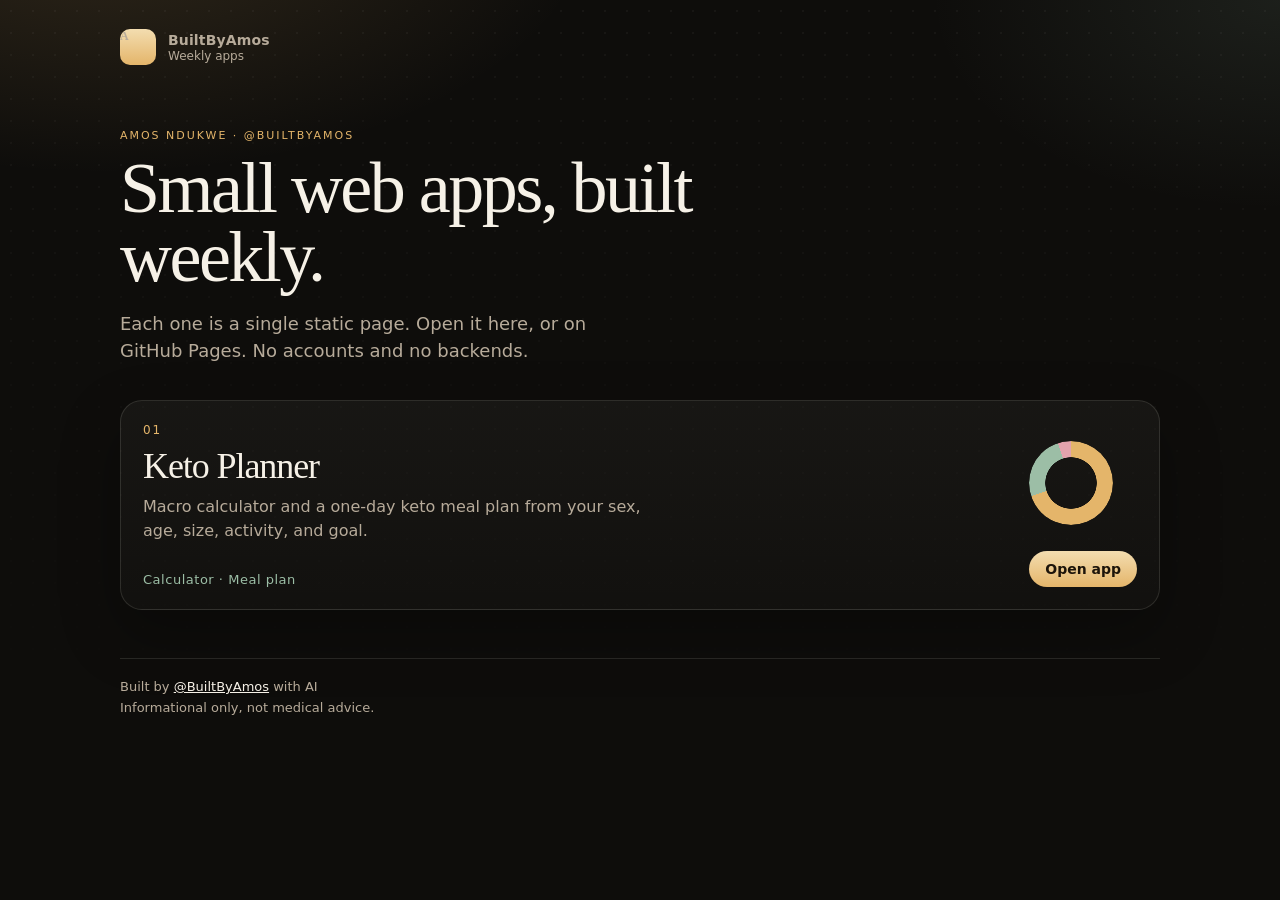
==== index.html @ 8b677cad "Add the Keto Planner as the first weekly mini app. Include a static macro calculator and one-day mea" ====
<!DOCTYPE html>
<html lang="en">
<head>
  <meta charset="utf-8">
  <meta name="viewport" content="width=device-width, initial-scale=1">
  <meta name="description" content="Small weekly web apps by Amos Ndukwe. Static pages, no accounts, no backends.">
  <meta name="theme-color" content="#0e0d0b">
  <title>AI Mini Apps — Amos Ndukwe</title>
  <link rel="icon" href="data:image/svg+xml,%3Csvg xmlns='http://www.w3.org/2000/svg' viewBox='0 0 32 32'%3E%3Crect width='32' height='32' rx='8' fill='%23110e0a'/%3E%3Ccircle cx='16' cy='16' r='9' fill='none' stroke='%23e4b56a' stroke-width='3'/%3E%3C/svg%3E">
  <link rel="stylesheet" href="styles.css">
</head>
<body>
  <div class="wrap">
    <header>
      <a class="brand" href="./">
        <span class="mark" aria-hidden="true">A</span>
        <span>
          <strong>BuiltByAmos</strong>
          <span>Weekly apps</span>
        </span>
      </a>
    </header>

    <section class="hero">
      <p class="eyebrow">Amos Ndukwe · @BuiltByAmos</p>
      <h1>Small web apps, built weekly.</h1>
      <p class="dek">Each one is a single static page. Open it here, or on GitHub Pages. No accounts and no backends.</p>
    </section>

    <section class="grid" aria-label="Apps">
      <a class="card" href="keto-planner/">
        <span class="index">01</span>
        <h2>Keto Planner</h2>
        <p>Macro calculator and a one-day keto meal plan from your sex, age, size, activity, and goal.</p>
        <span class="meta">Calculator · Meal plan</span>
        <span class="open">Open app</span>
        <span class="donut" aria-hidden="true"></span>
      </a>
    </section>

    <footer class="site-footer">
      <p>Built by <a href="https://x.com/BuiltByAmos" rel="noopener noreferrer">@BuiltByAmos</a> with AI</p>
      <p>Informational only, not medical advice.</p>
    </footer>
  </div>
</body>
</html>
---- styles.css ----
:root {
  --bg: #0e0d0b;
  --ivory: #f6f1e7;
  --muted: #b7ab9a;
  --gold: #e4b56a;
  --gold-2: #f3ddb0;
  --sage: #9cbea6;
  --rose: #e3a3ad;
  --line: rgba(246, 241, 231, 0.12);
  --serif: "Iowan Old Style", "Palatino Linotype", Palatino, Georgia, serif;
  --sans: "Avenir Next", "Segoe UI", system-ui, sans-serif;
  color-scheme: dark;
}

* { box-sizing: border-box; }

html, body { margin: 0; padding: 0; }

body {
  min-height: 100vh;
  font-family: var(--sans);
  color: var(--ivory);
  background:
    radial-gradient(900px 480px at 8% -10%, rgba(228, 181, 106, 0.16), transparent 55%),
    radial-gradient(700px 420px at 100% 0%, rgba(156, 190, 166, 0.1), transparent 50%),
    var(--bg);
}

body::before {
  content: "";
  position: fixed;
  inset: 0;
  pointer-events: none;
  background-image: radial-gradient(rgba(246, 241, 231, 0.045) 1px, transparent 1px);
  background-size: 22px 22px;
  mask-image: linear-gradient(to bottom, #000, transparent 85%);
}

a { color: inherit; }

.wrap {
  width: min(1040px, calc(100% - 32px));
  margin: 0 auto;
  padding: 28px 0 48px;
  position: relative;
}

.brand {
  display: flex;
  align-items: center;
  gap: 12px;
  text-decoration: none;
}

.mark {
  width: 36px;
  height: 36px;
  display: grid;
  place-items: center;
  border-radius: 10px;
  background: linear-gradient(180deg, var(--gold-2), var(--gold));
  color: #1c140a;
  font-family: var(--serif);
  font-weight: 700;
}

.brand strong { display: block; font-size: 14px; letter-spacing: 0.01em; }
.brand span { display: block; color: var(--muted); font-size: 12px; margin-top: 1px; }

.hero { padding: 64px 0 36px; max-width: 680px; }

.eyebrow {
  margin: 0 0 12px;
  color: var(--gold);
  font-size: 11px;
  letter-spacing: 0.18em;
  text-transform: uppercase;
}

h1 {
  margin: 0;
  font-family: var(--serif);
  font-size: clamp(42px, 7vw, 72px);
  font-weight: 500;
  letter-spacing: -0.035em;
  line-height: 0.96;
}

.dek {
  margin: 18px 0 0;
  color: var(--muted);
  font-size: 18px;
  line-height: 1.5;
  max-width: 46ch;
}

.grid { display: grid; gap: 16px; }

.card {
  display: grid;
  grid-template-columns: 1fr auto;
  grid-template-areas:
    "index donut"
    "title donut"
    "copy donut"
    "meta open";
  gap: 8px 24px;
  padding: 22px;
  text-decoration: none;
  border-radius: 22px;
  border: 1px solid var(--line);
  background: linear-gradient(180deg, rgba(246, 241, 231, 0.045), rgba(246, 241, 231, 0.02));
  box-shadow: 0 24px 60px rgba(0, 0, 0, 0.28);
  transition: transform 0.2s ease, border-color 0.2s ease;
}

.card:hover { transform: translateY(-2px); border-color: rgba(228, 181, 106, 0.45); }

.index {
  grid-area: index;
  color: var(--gold);
  font-size: 12px;
  letter-spacing: 0.16em;
}

.card h2 {
  grid-area: title;
  margin: 0;
  font-family: var(--serif);
  font-size: 36px;
  font-weight: 500;
  letter-spacing: -0.03em;
}

.card p { grid-area: copy; margin: 0; color: var(--muted); line-height: 1.5; max-width: 52ch; }

.meta {
  grid-area: meta;
  align-self: end;
  color: var(--sage);
  font-size: 13px;
  letter-spacing: 0.04em;
}

.open {
  grid-area: open;
  justify-self: end;
  align-self: end;
  color: #1c140a;
  background: linear-gradient(180deg, var(--gold-2), var(--gold));
  border-radius: 999px;
  padding: 10px 16px;
  font-size: 14px;
  font-weight: 700;
}

.donut {
  grid-area: donut;
  width: 84px;
  height: 84px;
  border-radius: 50%;
  background: conic-gradient(#e4b56a 0 70%, #9cbea6 70% 95%, #e3a3ad 95% 100%);
  -webkit-mask: radial-gradient(circle 26px at center, transparent 98%, #000 100%);
  mask: radial-gradient(circle 26px at center, transparent 98%, #000 100%);
  align-self: center;
}

.site-footer {
  margin-top: 48px;
  padding-top: 18px;
  border-top: 1px solid var(--line);
  color: var(--muted);
  font-size: 13px;
  line-height: 1.6;
}

.site-footer a { color: var(--ivory); }
.site-footer p { margin: 0; }

@media (max-width: 640px) {
  .card {
    grid-template-columns: 1fr auto;
    grid-template-areas:
      "index donut"
      "title donut"
      "copy copy"
      "meta meta"
      "open open";
  }
  .open { justify-self: start; }
  .hero { padding-top: 40px; }
}
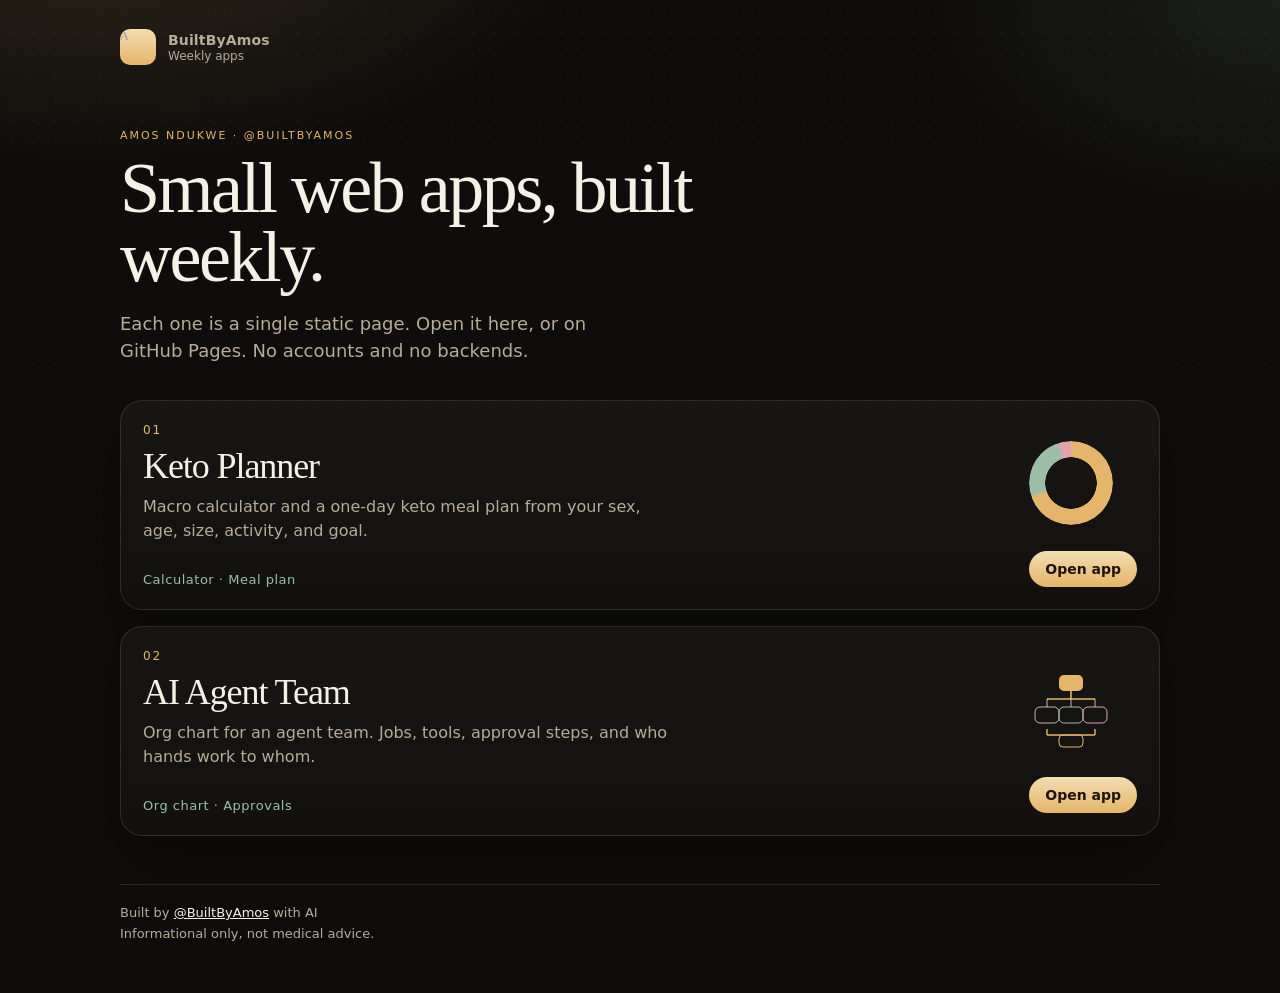
==== commit 3bb1702c: "Add the AI Agent Team org chart builder. A static weekly app for mapping agents, the jobs and tools " ====
--- a/index.html
+++ b/index.html
@@ -36,6 +36,23 @@
         <span class="open">Open app</span>
         <span class="donut" aria-hidden="true"></span>
       </a>
+      <a class="card" href="agent-team/">
+        <span class="index">02</span>
+        <h2>AI Agent Team</h2>
+        <p>Org chart for an agent team. Jobs, tools, approval steps, and who hands work to whom.</p>
+        <span class="meta">Org chart · Approvals</span>
+        <span class="open">Open app</span>
+        <svg class="orgmark" viewBox="0 0 84 84" aria-hidden="true">
+          <rect x="30" y="8" width="24" height="16" rx="5" fill="#e4b56a"/>
+          <path d="M42 24 v8 M18 32 h48" fill="none" stroke="#e4b56a" stroke-width="1.6"/>
+          <path d="M18 32 v8 M42 32 v8 M66 32 v8" fill="none" stroke="#f6f1e7" stroke-opacity="0.55" stroke-width="1.4"/>
+          <rect x="6" y="40" width="24" height="16" rx="5" fill="none" stroke="#f6f1e7" stroke-opacity="0.75"/>
+          <rect x="30" y="40" width="24" height="16" rx="5" fill="none" stroke="#9cbea6"/>
+          <rect x="54" y="40" width="24" height="16" rx="5" fill="none" stroke="#e3a3ad"/>
+          <path d="M18 62 v6 M66 62 v6 M18 68 h48" fill="none" stroke="#e4b56a" stroke-width="1.4"/>
+          <rect x="30" y="68" width="24" height="12" rx="4" fill="none" stroke="#e4b56a"/>
+        </svg>
+      </a>
     </section>
 
     <footer class="site-footer">
--- a/styles.css
+++ b/styles.css
@@ -165,6 +165,13 @@
   align-self: center;
 }
 
+.orgmark {
+  grid-area: donut;
+  width: 84px;
+  height: 84px;
+  align-self: center;
+}
+
 .site-footer {
   margin-top: 48px;
   padding-top: 18px;
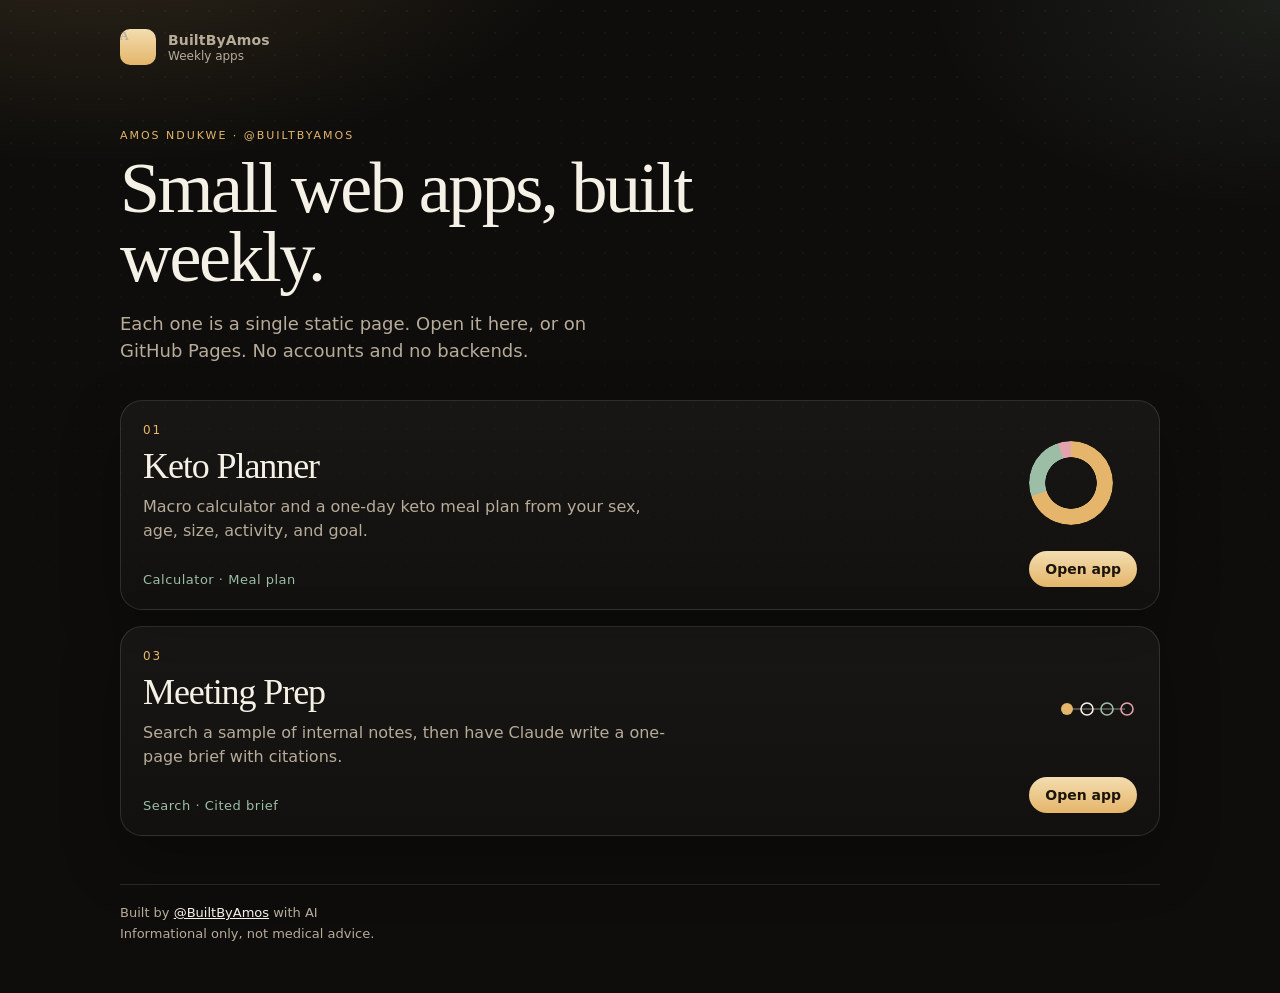
==== commit 3a63c998: "Add Meeting Prep, a cited brief from a sample corpus. Search fictional internal notes in the browser" ====
--- a/index.html
+++ b/index.html
@@ -36,21 +36,18 @@
         <span class="open">Open app</span>
         <span class="donut" aria-hidden="true"></span>
       </a>
-      <a class="card" href="agent-team/">
-        <span class="index">02</span>
-        <h2>AI Agent Team</h2>
-        <p>Org chart for an agent team. Jobs, tools, approval steps, and who hands work to whom.</p>
-        <span class="meta">Org chart · Approvals</span>
+      <a class="card" href="meeting-prep/">
+        <span class="index">03</span>
+        <h2>Meeting Prep</h2>
+        <p>Search a sample of internal notes, then have Claude write a one-page brief with citations.</p>
+        <span class="meta">Search · Cited brief</span>
         <span class="open">Open app</span>
-        <svg class="orgmark" viewBox="0 0 84 84" aria-hidden="true">
-          <rect x="30" y="8" width="24" height="16" rx="5" fill="#e4b56a"/>
-          <path d="M42 24 v8 M18 32 h48" fill="none" stroke="#e4b56a" stroke-width="1.6"/>
-          <path d="M18 32 v8 M42 32 v8 M66 32 v8" fill="none" stroke="#f6f1e7" stroke-opacity="0.55" stroke-width="1.4"/>
-          <rect x="6" y="40" width="24" height="16" rx="5" fill="none" stroke="#f6f1e7" stroke-opacity="0.75"/>
-          <rect x="30" y="40" width="24" height="16" rx="5" fill="none" stroke="#9cbea6"/>
-          <rect x="54" y="40" width="24" height="16" rx="5" fill="none" stroke="#e3a3ad"/>
-          <path d="M18 62 v6 M66 62 v6 M18 68 h48" fill="none" stroke="#e4b56a" stroke-width="1.4"/>
-          <rect x="30" y="68" width="24" height="12" rx="4" fill="none" stroke="#e4b56a"/>
+        <svg class="pipemark" viewBox="0 0 84 84" aria-hidden="true">
+          <path d="M12 42h60" fill="none" stroke="#f6f1e7" stroke-opacity="0.35" stroke-width="1.5"/>
+          <circle cx="14" cy="42" r="6" fill="#e4b56a"/>
+          <circle cx="34" cy="42" r="6" fill="none" stroke="#f6f1e7" stroke-width="1.6"/>
+          <circle cx="54" cy="42" r="6" fill="none" stroke="#9cbea6" stroke-width="1.6"/>
+          <circle cx="74" cy="42" r="6" fill="none" stroke="#e3a3ad" stroke-width="1.6"/>
         </svg>
       </a>
     </section>
--- a/styles.css
+++ b/styles.css
@@ -165,13 +165,6 @@
   align-self: center;
 }
 
-.orgmark {
-  grid-area: donut;
-  width: 84px;
-  height: 84px;
-  align-self: center;
-}
-
 .site-footer {
   margin-top: 48px;
   padding-top: 18px;
@@ -197,3 +190,11 @@
   .open { justify-self: start; }
   .hero { padding-top: 40px; }
 }
+
+.pipemark {
+  grid-area: donut;
+  width: 84px;
+  height: 84px;
+  align-self: center;
+  justify-self: end;
+}
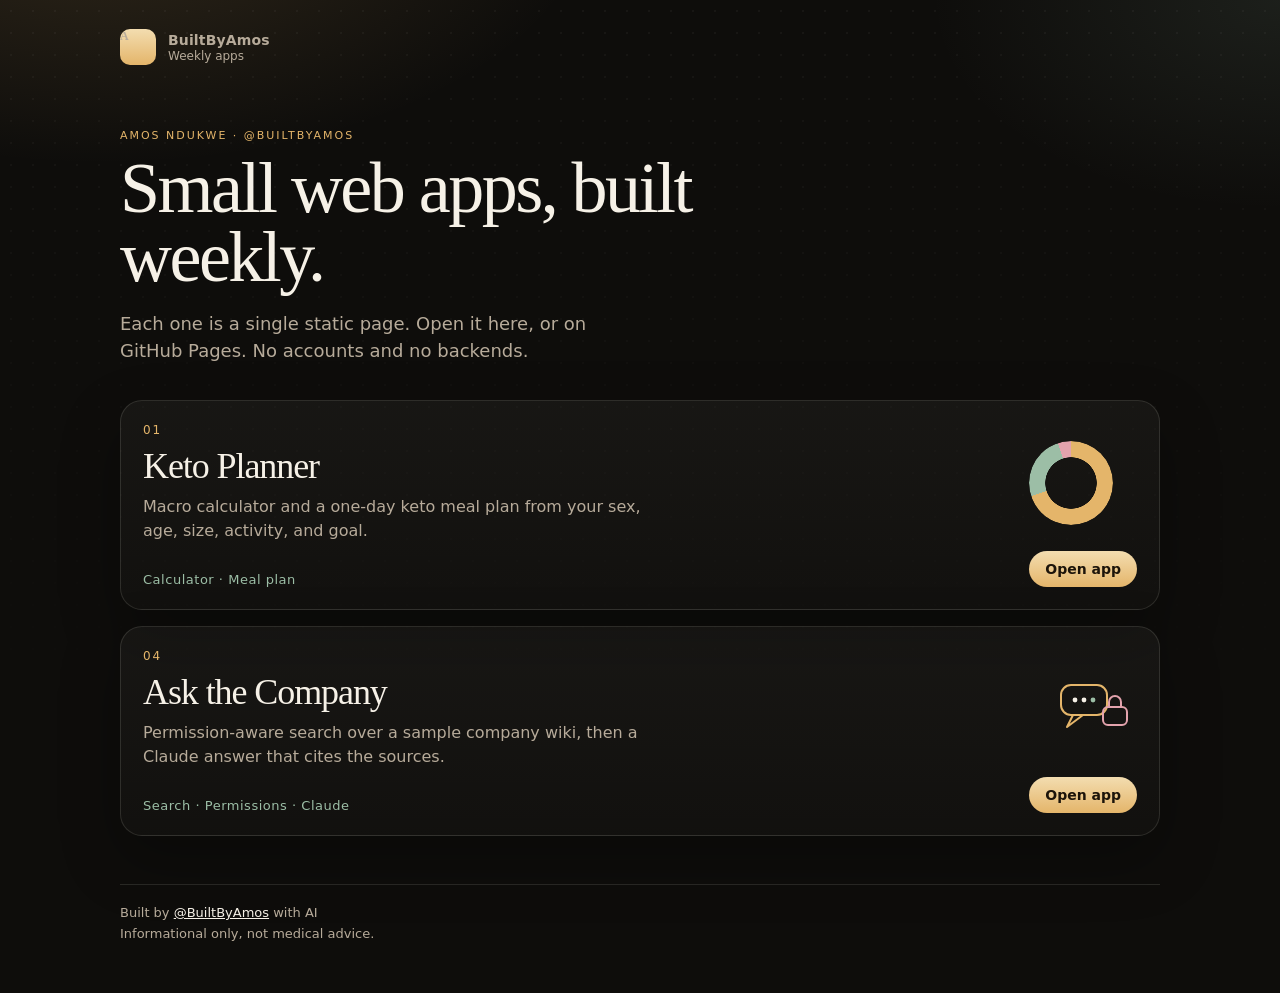
==== commit be6fe6a5: "Add Ask the Company, a permission-aware sample search. Gallery app 04 ranks a fictional company corp" ====
--- a/index.html
+++ b/index.html
@@ -28,6 +28,22 @@
     </section>
 
     <section class="grid" aria-label="Apps">
+      <a class="card" href="ask-company/" style="order:4">
+        <span class="index">04</span>
+        <h2>Ask the Company</h2>
+        <p>Permission-aware search over a sample company wiki, then a Claude answer that cites the sources.</p>
+        <span class="meta">Search · Permissions · Claude</span>
+        <span class="open">Open app</span>
+        <svg viewBox="0 0 84 84" aria-hidden="true" style="grid-area:donut;width:84px;height:84px;align-self:center;justify-self:end">
+          <rect x="8" y="18" width="46" height="30" rx="10" fill="none" stroke="#e4b56a" stroke-width="2"/>
+          <path d="M20 48 l-6 12 16-12" fill="none" stroke="#e4b56a" stroke-width="2" stroke-linejoin="round"/>
+          <circle cx="22" cy="33" r="2.4" fill="#f6f1e7"/>
+          <circle cx="31" cy="33" r="2.4" fill="#f6f1e7"/>
+          <circle cx="40" cy="33" r="2.4" fill="#9cbea6"/>
+          <rect x="50" y="40" width="24" height="18" rx="5" fill="none" stroke="#e3a3ad" stroke-width="2"/>
+          <path d="M56 40 v-5 a6 6 0 0 1 12 0 v5" fill="none" stroke="#e3a3ad" stroke-width="2"/>
+        </svg>
+      </a>
       <a class="card" href="keto-planner/">
         <span class="index">01</span>
         <h2>Keto Planner</h2>
@@ -35,20 +51,6 @@
         <span class="meta">Calculator · Meal plan</span>
         <span class="open">Open app</span>
         <span class="donut" aria-hidden="true"></span>
-      </a>
-      <a class="card" href="meeting-prep/">
-        <span class="index">03</span>
-        <h2>Meeting Prep</h2>
-        <p>Search a sample of internal notes, then have Claude write a one-page brief with citations.</p>
-        <span class="meta">Search · Cited brief</span>
-        <span class="open">Open app</span>
-        <svg class="pipemark" viewBox="0 0 84 84" aria-hidden="true">
-          <path d="M12 42h60" fill="none" stroke="#f6f1e7" stroke-opacity="0.35" stroke-width="1.5"/>
-          <circle cx="14" cy="42" r="6" fill="#e4b56a"/>
-          <circle cx="34" cy="42" r="6" fill="none" stroke="#f6f1e7" stroke-width="1.6"/>
-          <circle cx="54" cy="42" r="6" fill="none" stroke="#9cbea6" stroke-width="1.6"/>
-          <circle cx="74" cy="42" r="6" fill="none" stroke="#e3a3ad" stroke-width="1.6"/>
-        </svg>
       </a>
     </section>
 
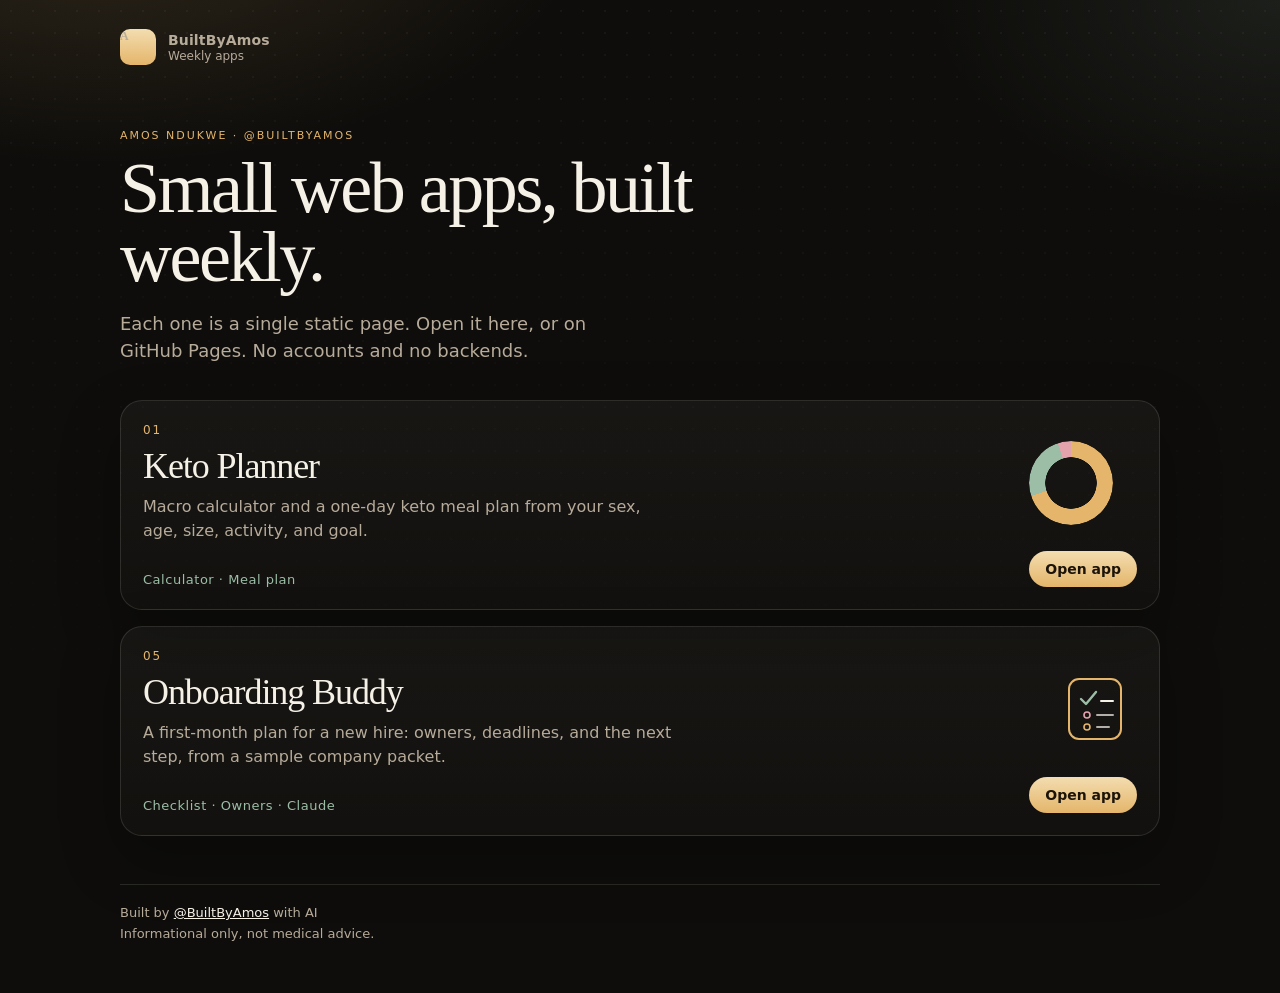
==== commit 16f0c9b1: "Add Onboarding Buddy as gallery app 05. A static first-month checklist for a fictional new hire, wit" ====
--- a/index.html
+++ b/index.html
@@ -28,22 +28,6 @@
     </section>
 
     <section class="grid" aria-label="Apps">
-      <a class="card" href="ask-company/" style="order:4">
-        <span class="index">04</span>
-        <h2>Ask the Company</h2>
-        <p>Permission-aware search over a sample company wiki, then a Claude answer that cites the sources.</p>
-        <span class="meta">Search · Permissions · Claude</span>
-        <span class="open">Open app</span>
-        <svg viewBox="0 0 84 84" aria-hidden="true" style="grid-area:donut;width:84px;height:84px;align-self:center;justify-self:end">
-          <rect x="8" y="18" width="46" height="30" rx="10" fill="none" stroke="#e4b56a" stroke-width="2"/>
-          <path d="M20 48 l-6 12 16-12" fill="none" stroke="#e4b56a" stroke-width="2" stroke-linejoin="round"/>
-          <circle cx="22" cy="33" r="2.4" fill="#f6f1e7"/>
-          <circle cx="31" cy="33" r="2.4" fill="#f6f1e7"/>
-          <circle cx="40" cy="33" r="2.4" fill="#9cbea6"/>
-          <rect x="50" y="40" width="24" height="18" rx="5" fill="none" stroke="#e3a3ad" stroke-width="2"/>
-          <path d="M56 40 v-5 a6 6 0 0 1 12 0 v5" fill="none" stroke="#e3a3ad" stroke-width="2"/>
-        </svg>
-      </a>
       <a class="card" href="keto-planner/">
         <span class="index">01</span>
         <h2>Keto Planner</h2>
@@ -54,6 +38,25 @@
       </a>
     </section>
 
+    <section class="grid" aria-label="Onboarding Buddy" style="margin-top:16px">
+      <a class="card" href="onboarding-buddy/" style="order:5">
+        <span class="index">05</span>
+        <h2>Onboarding Buddy</h2>
+        <p>A first-month plan for a new hire: owners, deadlines, and the next step, from a sample company packet.</p>
+        <span class="meta">Checklist · Owners · Claude</span>
+        <span class="open">Open app</span>
+        <svg viewBox="0 0 84 84" aria-hidden="true" style="grid-area:donut;width:84px;height:84px;align-self:center;justify-self:end">
+          <rect x="16" y="12" width="52" height="60" rx="10" fill="none" stroke="#e4b56a" stroke-width="2"/>
+          <path d="M28 32 l5 5 10-12" fill="none" stroke="#9cbea6" stroke-width="2.4" stroke-linecap="round" stroke-linejoin="round"/>
+          <path d="M48 34 h12" stroke="#f6f1e7" stroke-width="2" stroke-linecap="round"/>
+          <circle cx="34" cy="48" r="3" fill="none" stroke="#e3a3ad" stroke-width="1.6"/>
+          <path d="M44 48 h16" stroke="#f6f1e7" stroke-opacity="0.7" stroke-width="2" stroke-linecap="round"/>
+          <circle cx="34" cy="60" r="3" fill="none" stroke="#e4b56a" stroke-width="1.6"/>
+          <path d="M44 60 h12" stroke="#f6f1e7" stroke-opacity="0.7" stroke-width="2" stroke-linecap="round"/>
+        </svg>
+      </a>
+    </section>
+
     <footer class="site-footer">
       <p>Built by <a href="https://x.com/BuiltByAmos" rel="noopener noreferrer">@BuiltByAmos</a> with AI</p>
       <p>Informational only, not medical advice.</p>
